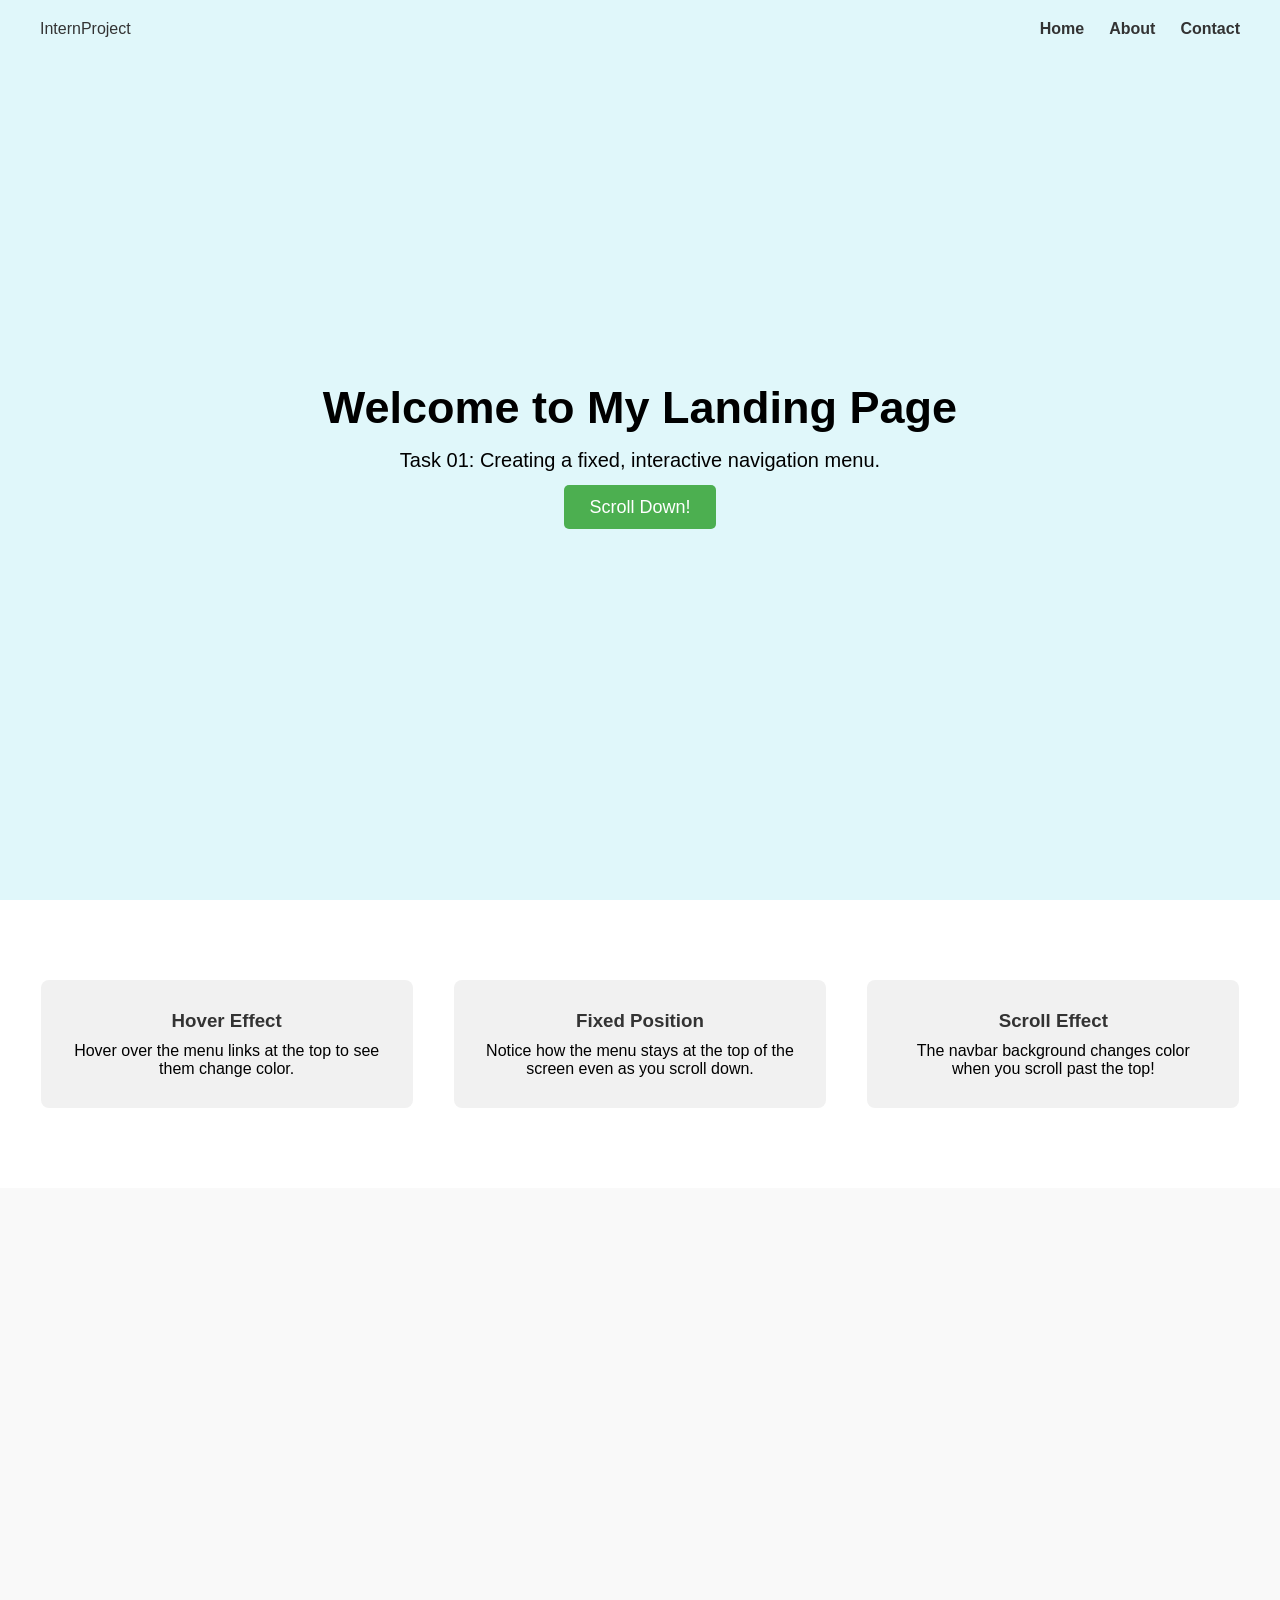
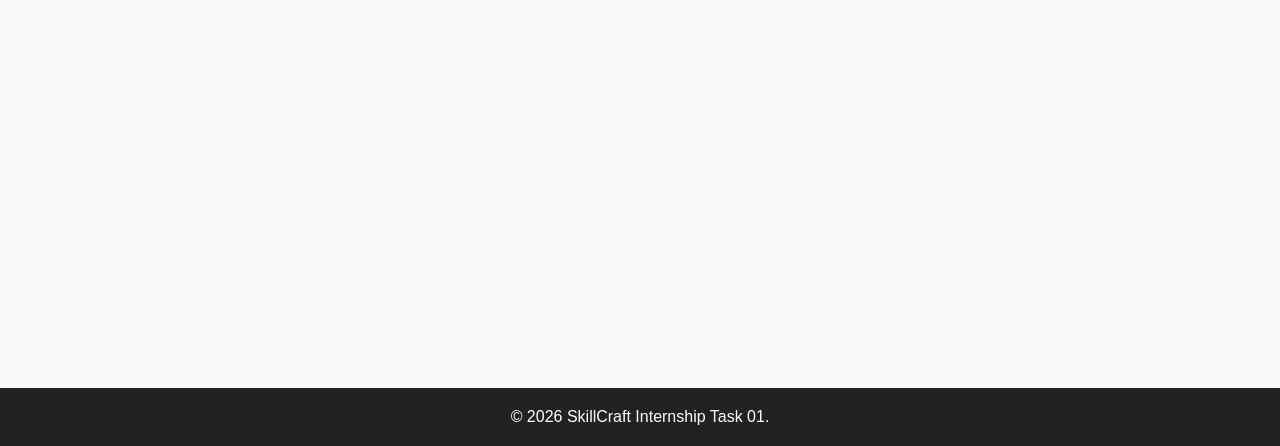
==== index.html @ 413b4d1b "Rename theindex.html to index.html" ====
<!DOCTYPE html>
<html lang="en">
<head>
    <meta charset="UTF-8">
    <meta name="viewport" content="width=device-width, initial-scale=1.0">
    <title>Responsive Landing Page</title>
    <link rel="stylesheet" href="style.css">
</head>
<body>
    <!-- Navigation Bar -->
    <nav class="navbar" id="myNavbar">
        <div class="logo">InternProject</div>
        <ul class="nav-links">
            <li><a href="#home">Home</a></li>
            <li><a href="#about">About</a></li>
            <li><a href="#contact">Contact</a></li>
        </ul>
    </nav>

    <!-- Hero Section -->
    <header id="home" class="hero-section">
        <div class="hero-content">
            <h1>Welcome to My Landing Page</h1>
            <p>Task 01: Creating a fixed, interactive navigation menu.</p>
            <a href="#about" class="btn">Scroll Down!</a>
        </div>
    </header>

    <!-- Features Section to allow scrolling -->
    <section id="about" class="features">
        <div class="feature-box">
            <h3>Hover Effect</h3>
            <p>Hover over the menu links at the top to see them change color.</p>
        </div>
        <div class="feature-box">
            <h3>Fixed Position</h3>
            <p>Notice how the menu stays at the top of the screen even as you scroll down.</p>
        </div>
        <div class="feature-box">
            <h3>Scroll Effect</h3>
            <p>The navbar background changes color when you scroll past the top!</p>
        </div>
    </section>

    <!-- Extra space just to make the page scrollable -->
    <div style="height: 800px; background-color: #f9f9f9;"></div>

    <footer id="contact" class="footer">
        <p>&copy; 2026 SkillCraft Internship Task 01.</p>
    </footer>

    <!-- JAVASCRIPT: This changes the navbar style when you scroll -->
    <script>
        // Listen for the user scrolling
        window.addEventListener('scroll', function() {
            // Grab the navbar
            const navbar = document.getElementById('myNavbar');
            
            // If scrolled down more than 50 pixels, add the 'scrolled' class
            if (window.scrollY > 50) {
                navbar.classList.add('scrolled');
            } else {
                // If at the top, remove it
                navbar.classList.remove('scrolled');
            }
        });
    </script>
</body>
</html>
---- style.css ----
* {
    margin: 0;
    padding: 0;
    box-sizing: border-box;
    font-family: Arial, sans-serif;
}

/* --- THE NAVBAR (FIXED POSITION) --- */
.navbar {
    position: fixed; /* Requirement: Fixed position */
    top: 0;
    left: 0;
    width: 100%;
    display: flex;
    justify-content: space-between;
    align-items: center;
    background-color: transparent; /* Starts clear */
    color: #333;
    padding: 20px 40px;
    z-index: 1000; /* Keeps it above all other content */
    transition: all 0.4s ease; /* Makes the color change smooth */
}

/* Requirement: Changes color when scrolled (triggered by Javascript) */
.navbar.scrolled {
    background-color: #333; /* Turns dark when scrolled */
    color: white;
    padding: 15px 40px; /* Shrinks slightly for a cool effect */
    box-shadow: 0 4px 10px rgba(0,0,0,0.1);
}

.nav-links {
    list-style: none;
    display: flex;
    gap: 25px;
}

.nav-links a {
    color: inherit;
    text-decoration: none;
    font-weight: bold;
    transition: color 0.3s;
}

/* Requirement: Changes color when hovering */
.nav-links a:hover {
    color: #4CAF50; 
}

/* --- REST OF THE PAGE --- */
.hero-section {
    background-color: #e0f7fa;
    height: 100vh; /* Makes the hero section take up the full screen height */
    display: flex;
    justify-content: center;
    align-items: center;
    text-align: center;
}

.hero-section h1 {
    font-size: 45px;
    margin-bottom: 15px;
}

.hero-section p {
    font-size: 20px;
    margin-bottom: 25px;
}

.btn {
    background-color: #4CAF50;
    color: white;
    padding: 12px 25px;
    text-decoration: none;
    border-radius: 5px;
    font-size: 18px;
}

.features {
    display: flex;
    justify-content: space-around;
    padding: 80px 20px;
    background-color: white;
}

.feature-box {
    background-color: #f1f1f1;
    padding: 30px;
    width: 30%;
    text-align: center;
    border-radius: 8px;
}

.feature-box h3 {
    margin-bottom: 10px;
    color: #333;
}

.footer {
    background-color: #222;
    color: white;
    text-align: center;
    padding: 20px;
}

/* Mobile responsiveness */
@media (max-width: 768px) {
    .features {
        flex-direction: column;
        align-items: center;
        gap: 20px;
    }
    .feature-box {
        width: 90%;
    }
}
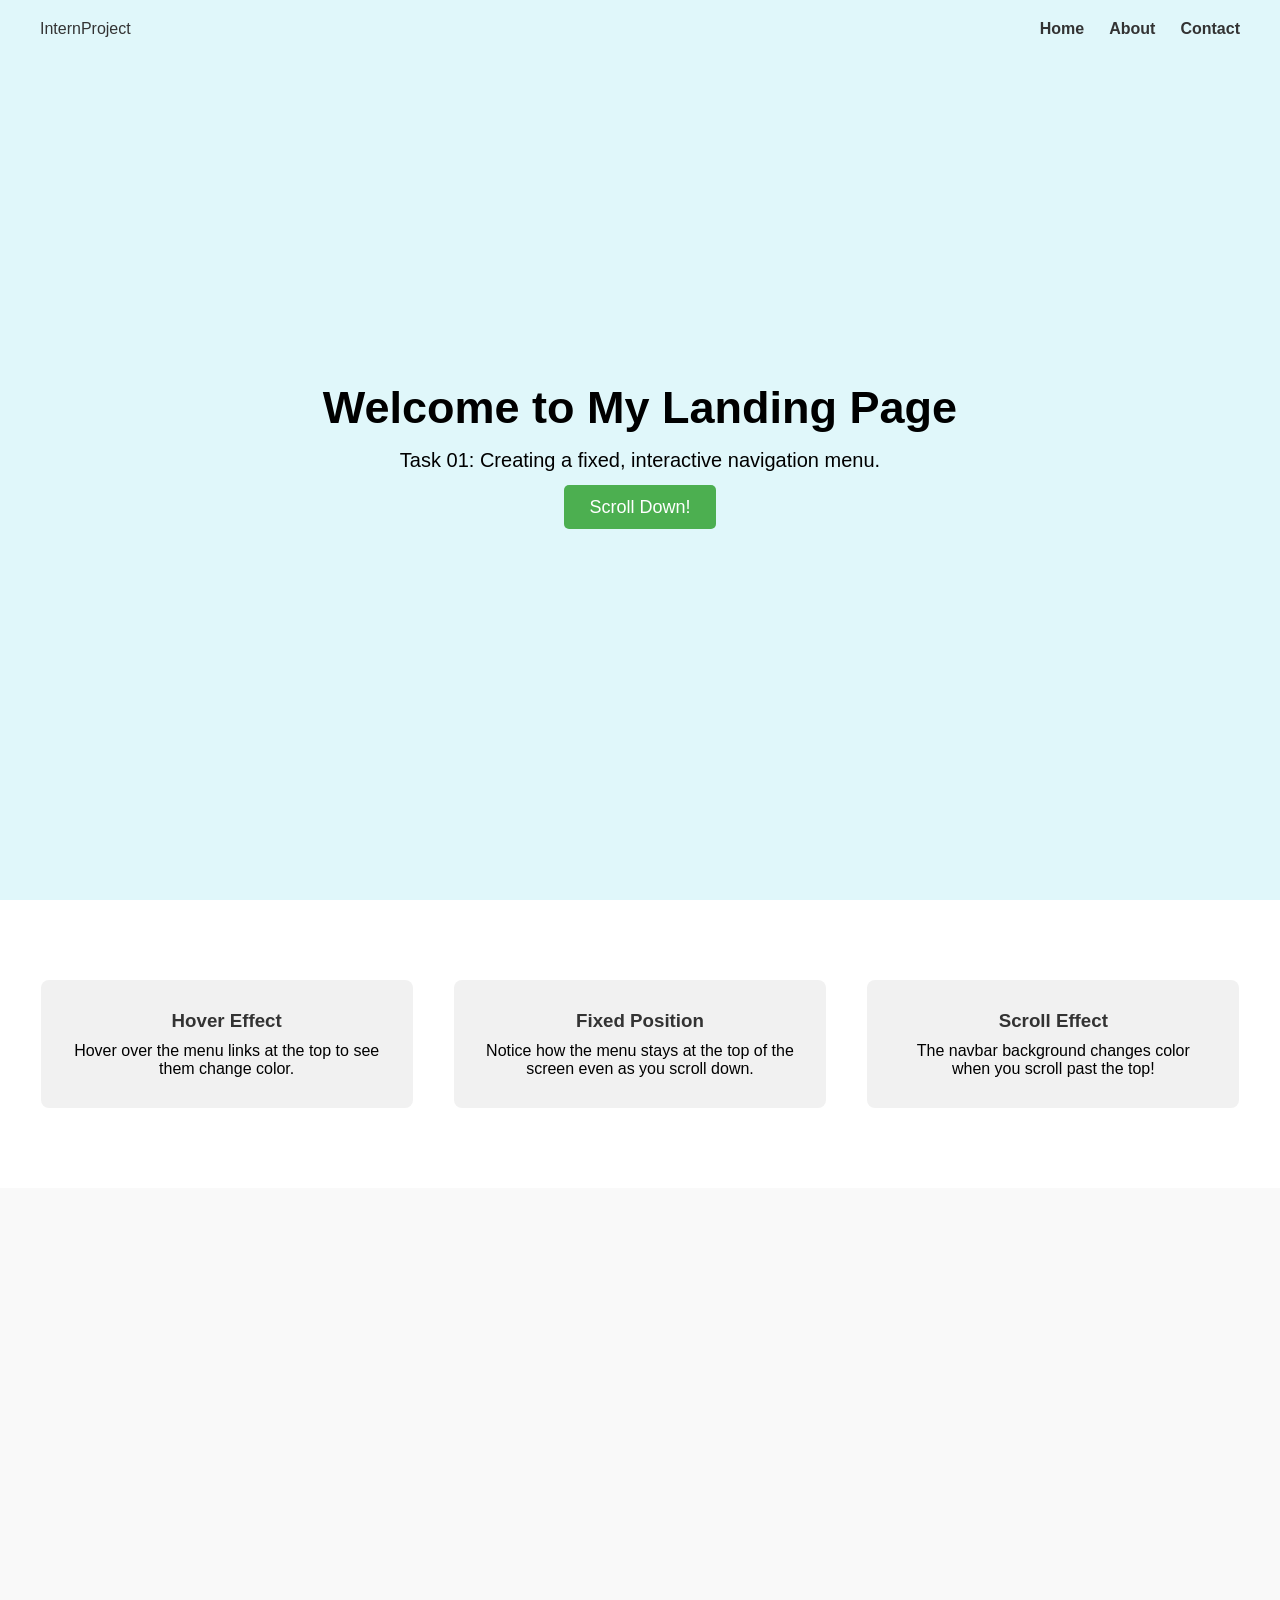
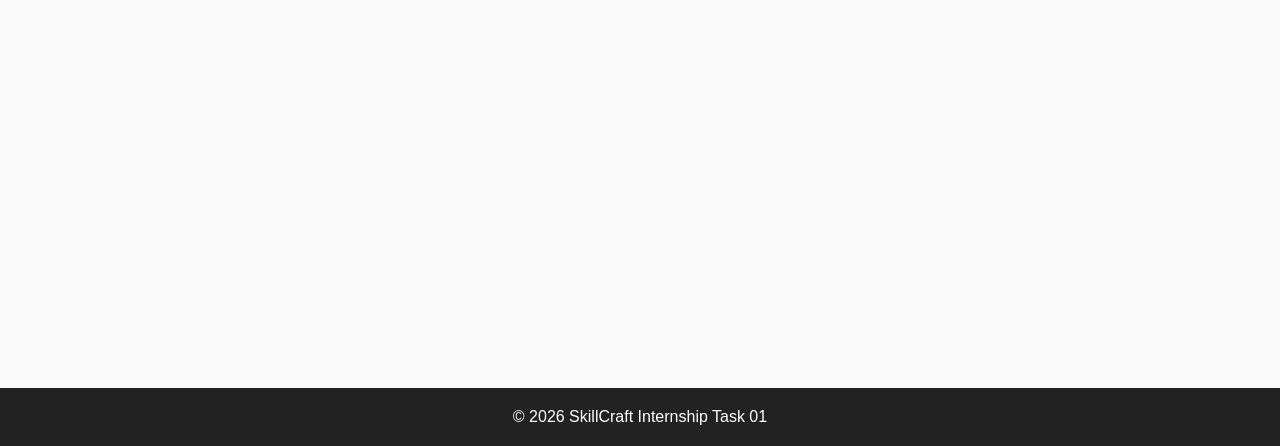
==== commit a86eea71: "Update index.html" ====
--- a/index.html
+++ b/index.html
@@ -7,7 +7,6 @@
     <link rel="stylesheet" href="style.css">
 </head>
 <body>
-    <!-- Navigation Bar -->
     <nav class="navbar" id="myNavbar">
         <div class="logo">InternProject</div>
         <ul class="nav-links">
@@ -16,8 +15,6 @@
             <li><a href="#contact">Contact</a></li>
         </ul>
     </nav>
-
-    <!-- Hero Section -->
     <header id="home" class="hero-section">
         <div class="hero-content">
             <h1>Welcome to My Landing Page</h1>
@@ -26,7 +23,6 @@
         </div>
     </header>
 
-    <!-- Features Section to allow scrolling -->
     <section id="about" class="features">
         <div class="feature-box">
             <h3>Hover Effect</h3>
@@ -42,25 +38,18 @@
         </div>
     </section>
 
-    <!-- Extra space just to make the page scrollable -->
     <div style="height: 800px; background-color: #f9f9f9;"></div>
 
     <footer id="contact" class="footer">
-        <p>&copy; 2026 SkillCraft Internship Task 01.</p>
+        <p>&copy; 2026 SkillCraft Internship Task 01</p>
     </footer>
 
-    <!-- JAVASCRIPT: This changes the navbar style when you scroll -->
     <script>
-        // Listen for the user scrolling
         window.addEventListener('scroll', function() {
-            // Grab the navbar
             const navbar = document.getElementById('myNavbar');
-            
-            // If scrolled down more than 50 pixels, add the 'scrolled' class
             if (window.scrollY > 50) {
                 navbar.classList.add('scrolled');
             } else {
-                // If at the top, remove it
                 navbar.classList.remove('scrolled');
             }
         });
